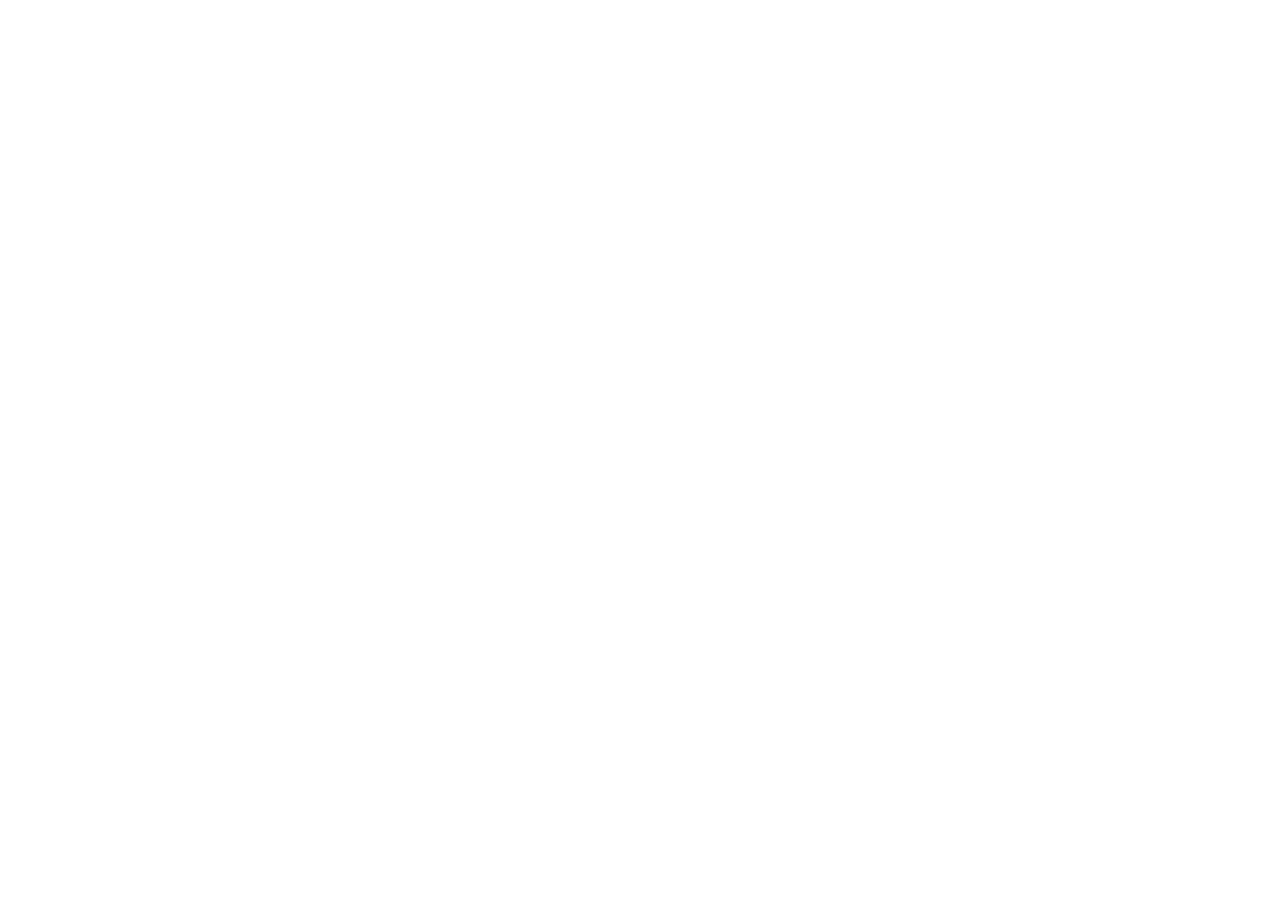
==== 1.html @ 44bccc7d "add responsive design" ====
<!DOCTYPE html>
<html lang="en">
<head>
  <meta charset="UTF-8">
  <meta name="viewport" content="width=device-width, initial-scale=1.0">
  <meta http-equiv="X-UA-Compatible" content="ie=edge">
  <title>Document</title>
</head>
<body>

</body>
</html>
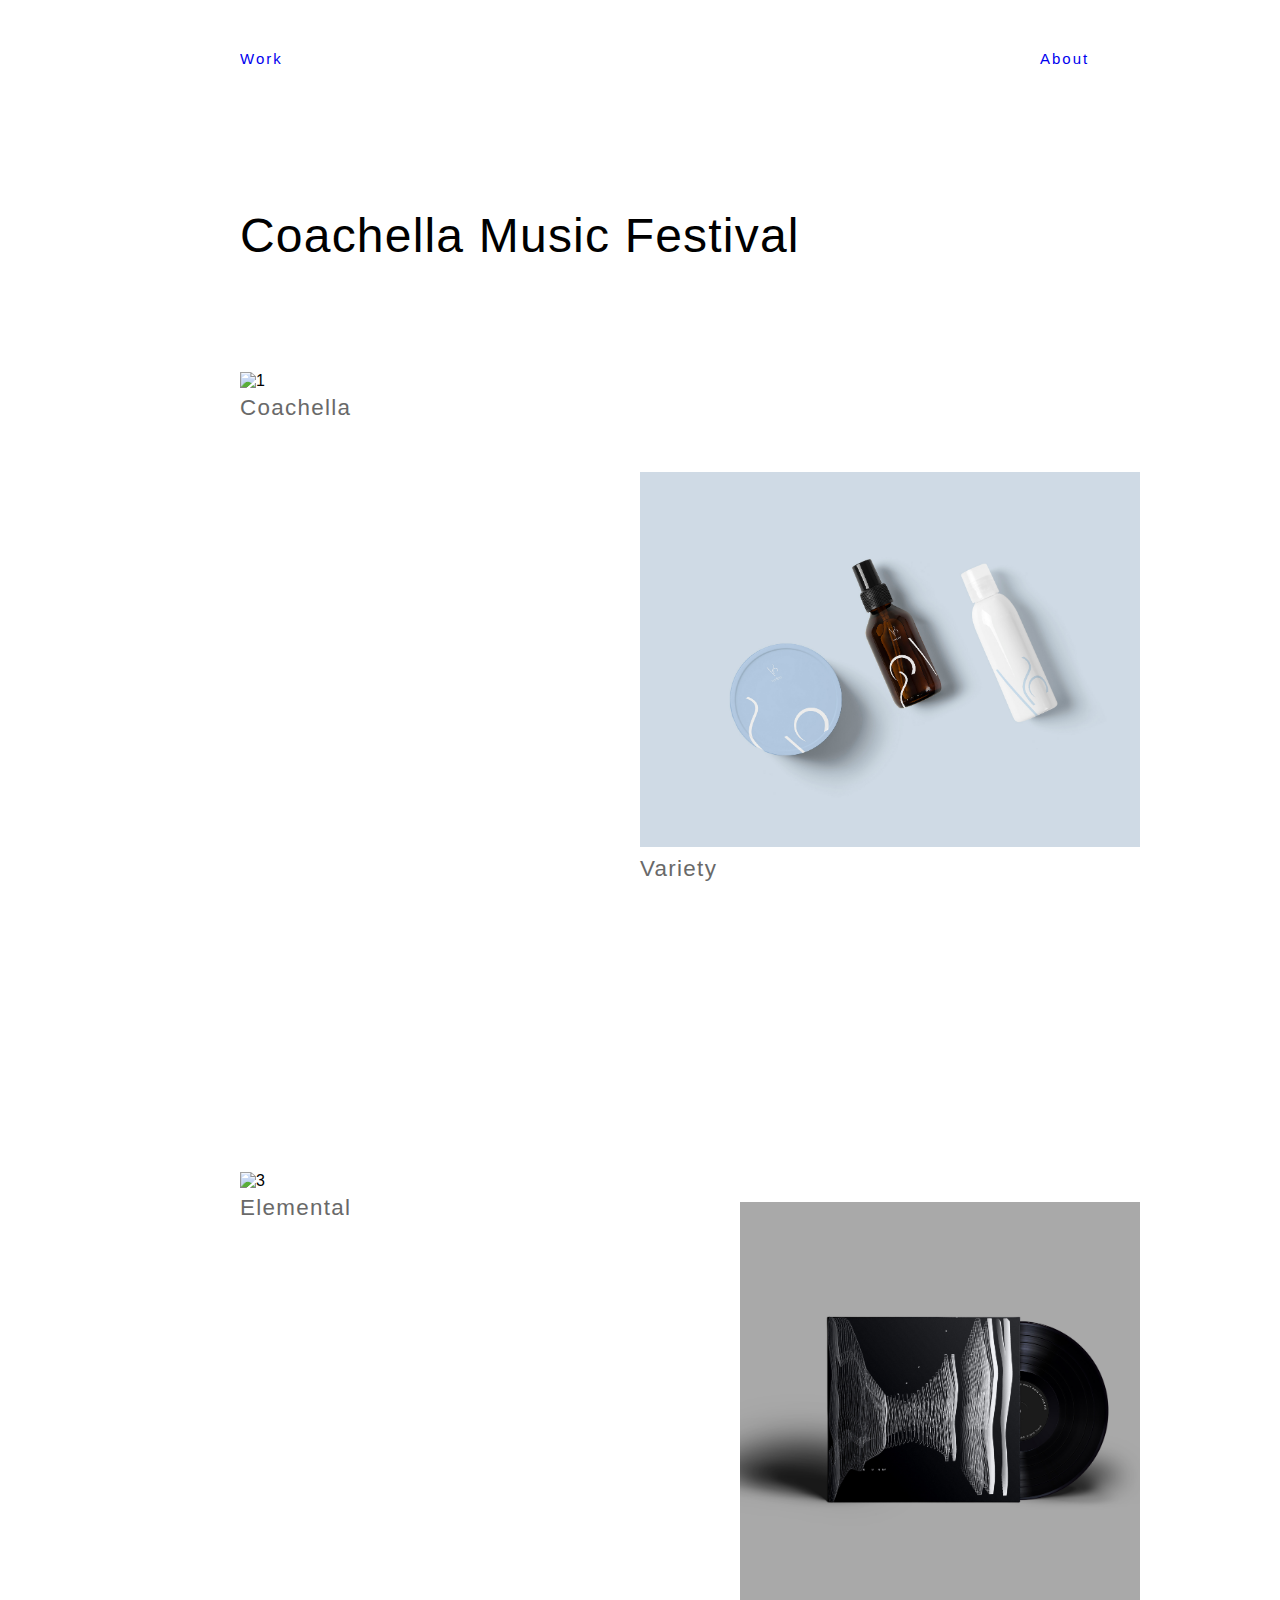
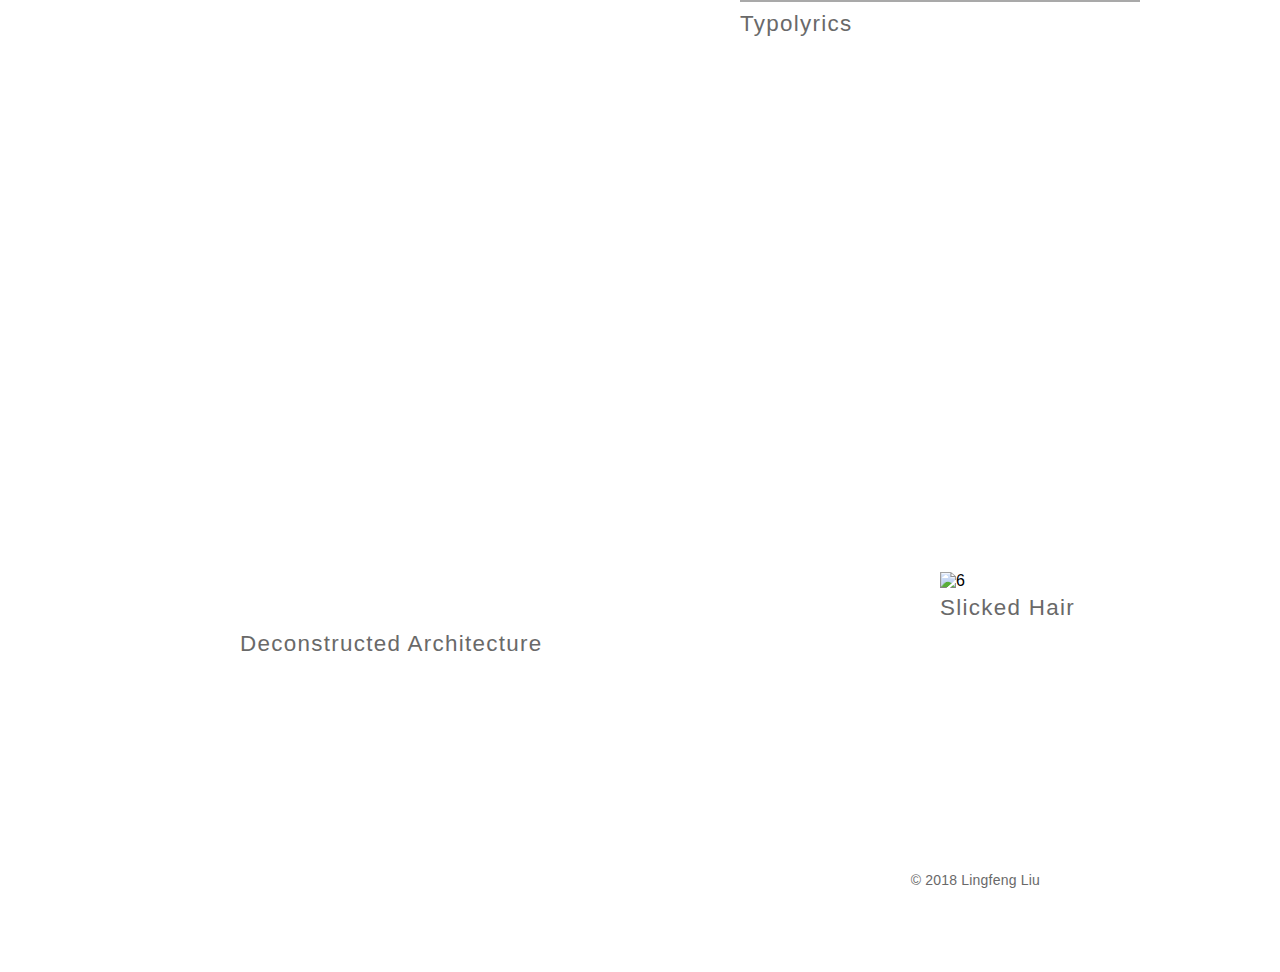
==== commit 573b956c: "add 1.html/1.css & edit about.html" ====
--- a/1.html
+++ b/1.html
@@ -4,9 +4,50 @@
   <meta charset="UTF-8">
   <meta name="viewport" content="width=device-width, initial-scale=1.0">
   <meta http-equiv="X-UA-Compatible" content="ie=edge">
-  <title>Document</title>
+  <link rel="stylesheet" href="css/1.css">
+  <link href="https://fonts.googleapis.com/css?family=Amiri:400,400i,700,Hind:300,500,700&amp;subset=latin-ext" rel="stylesheet">
+ <link rel="stylesheet" href="https://use.fontawesome.com/releases/v5.1.1/css/all.css" integrity="sha384-O8whS3fhG2OnA5Kas0Y9l3cfpmYjapjI0E4theH4iuMD+pLhbf6JI0jIMfYcK3yZ" crossorigin="anonymous">
+<title>Coachella Music Festival Rebrand</title>
 </head>
 <body>
-
+  <nav>
+     <ul id="navbar">
+       <li class="flex-item"><a href="index.html">Work</a></li>
+       <li class="flex-item" ><a href="about.html">About</a></li>
+     </ul>
+  </nav>
+  <main>
+    <p>Coachella Music Festival</p>
+    <div class="container-1 music">
+      <img class="size1" src="img/all2(1).jpg" alt="1">
+      <a href="1.html"><h1>Coachella</h1></a>
+    </div>
+    <div class="container-1 variety">
+      <img class="size2" src="img/variety.jpg" alt="2">
+      <a href="1.html"><h1>Variety</h1></a>
+    </div>
+    <div class="container-1 branding">
+      <img class="size3" src="img/3.jpg" alt="3">
+      <a href="1.html"><h1>Elemental</h1></a>
+    </div>
+    <div class="container-1 typolyrics">
+      <img class="size4" src="img/2.jpg" alt="4">
+      <a href="1.html"><h1>Typolyrics</h1></a>
+    </div>
+    <div class="container-1 arch">
+      <video muted autoplay="autoplay" loop>
+          <source class="size5" src="img/trailor.mp4" type="video/mp4"/>
+      </video>
+      <a href="1.html"><h1>Deconstructed Architecture</h1></a>
+    </div>
+    <div class="container-1 hair">
+      <img class="size6" src="img/hair.JPG" alt="6">
+      <a href="1.html"><h1>Slicked Hair</h1></a>
+    </div>
+  </main>
+  <footer>
+      <i class="fas fa-chevron-up"></i>
+    <h2>&copy 2018 Lingfeng Liu</h2>
+  </footer>
 </body>
 </html>
--- a/css/1.css
+++ b/css/1.css
@@ -0,0 +1,292 @@
+* {
+  margin: 0;
+  padding: 0;
+  width: 100%;
+  /* overflow-x:hidden;  */
+}
+
+body {
+  font-family: 'Muli', sans-serif;
+  margin: auto;
+  height:2000px;
+  width: 1200px;
+ }
+  @media (max-width: 1280px) {
+    body {
+      width: 800px; } }
+  @media (max-width: 800px) {
+    body {
+      width: auto; } }
+
+/* header,
+nav,
+main,
+footer {
+  border: 1px solid #000; } */
+
+#navbar {
+    display: flex;
+    justify-content: space-between; }
+
+  .flex-item {
+    width: 100px;
+    height: 20px;
+    list-style: none;
+    font-family: 'Hind', sans-serif;;
+    font-size: 15px;
+    font-weight: lighter;
+    letter-spacing: 2px;
+    color: #696969;
+    padding-top:50px;
+  }
+
+nav {
+  /* margin-top: 50px; */
+  padding-bottom: 40px;
+  width: 1200px;
+  position: fixed;
+  background-color: white;
+  z-index: 9;
+  /* display: block; */
+  }
+  @media (max-width:1280px) {
+    nav{
+      width:900px;
+  }
+  @media (max-width:880px) {
+     nav{
+       width:100%;
+    }
+  }
+}
+
+p{
+  text-align: left;
+  /* border: 1px solid red; */
+  width: 1200px;
+  position: relative;
+  top:200px;
+  font-size: 3rem;
+  letter-spacing: 1.2px;
+  font-weight: lighter;
+  line-height: 1.5;
+  font-family: 'Hind', sans-serif;
+}
+@media (max-width:1280px) {
+  p{
+    width:900px;
+}
+@media (max-width:800px) {
+   p{
+     width:100%;
+  }
+}
+}
+
+span{
+  font-family: 'Amiri', serif;
+  font-weight: normal;
+  font-size: 30px;
+}
+
+h1{
+  padding-top: 5px;
+  font-size: 1.4rem;
+  letter-spacing: 1.3px;
+  line-height: 1.2;
+  font-weight: lighter;
+  font-family: 'Hind', sans-serif;
+  color: #696969;
+  text-decoration:none;
+}
+
+main div{
+  float: left;
+}
+
+
+.container-1{
+  margin-top: 300px;
+  width: 400px;
+  height:500px;
+}
+
+.size1{
+    width:300px;
+    height:225px;
+}
+@media (max-width:800px) {
+   .size1{
+    width:100%;
+    height:100%;
+}
+}
+.size2{
+    width: 500px;;
+}
+@media (max-width:800px) {
+   .size2{
+    width:100%;
+    height:100%;
+}
+}
+
+.size3{
+    width: 200px;
+    margin: auto;
+}
+  @media (max-width:1280px) {
+    .size3{
+      width:400px;
+  }
+  @media (max-width:880px) {
+    .size3{
+      width:100%;
+  }
+}
+}
+
+.size4{
+    margin: auto;
+}
+
+.size5{
+    margin: auto;
+}
+
+.size6{
+    margin: auto;
+}
+
+.music{}
+  @media (max-width:800px) {
+     .music{
+      width:100%;
+      height:100%;
+  }
+}
+
+.variety{
+    position: relative;
+    top:100px;
+}
+@media (max-width:800px) {
+   .variety{
+    width:100%;
+    height:100%;
+    position: relative;
+    top:-200px;
+}
+}
+
+.branding {
+    position: relative;
+    left: 200px;
+    top: 200px;
+}
+  @media (max-width:1280px) {
+    .branding{
+      position: relative;
+      left: 0;
+      top: 0;
+    }
+  @media (max-width:800px) {
+     .branding{
+       width:100%;
+       height:100%;
+       position: relative;
+       top:-450px;
+    }
+    }
+}
+.typolyrics{
+    width: 200px;
+    height:200px;
+}
+  @media (max-width:1280px){
+    .typolyrics{
+      position: relative;
+      left:100px;
+      top:30px;
+      width: 400px;
+  }
+  @media (max-width:800px) {
+     .typolyrics{
+       width:100%;
+       height:100%;
+       position: relative;
+       top:-650px;
+       left:0px;
+    }
+    }
+}
+
+.arch{
+    position: relative;
+    top:100px;
+    left:100px;
+    width:600px;
+}
+  @media (max-width:1280px){
+    .arch{
+      position: relative;
+      left:0px;
+      width: 600px;
+  }
+  @media (max-width:800px) {
+     .arch{
+       width:100%;
+       height:100%;
+       position: relative;
+       top:-850px;
+    }
+    }
+}
+
+.hair{
+    position: relative;
+    top:200px;
+    left:200px;
+    width: 200px;
+    height: 266px;
+}
+  @media (max-width:1280px){
+    .hair{
+      position: relative;
+      left:100px;
+      width: 200px;
+  }
+  @media (max-width:800px) {
+     .hair{
+       width:100%;
+       height:100%;
+       position: relative;
+       top:-1050px;
+       left:0px;
+    }
+    }
+}
+
+a {
+  text-decoration: none;
+}
+
+h2{
+  text-align: right;
+  padding-bottom: 50px;
+  display: block;
+  position: relative;
+  top:1100px;
+  font-family: 'Hind', sans-serif;
+  font-weight: normal;
+  color: #696969;
+  font-size: 14px;
+  letter-spacing: 0.2px;
+}
+
+.fa-chevron-up{
+   position: fixed;
+   bottom:50px;
+   left: 120px;
+   color: #696969;
+  }
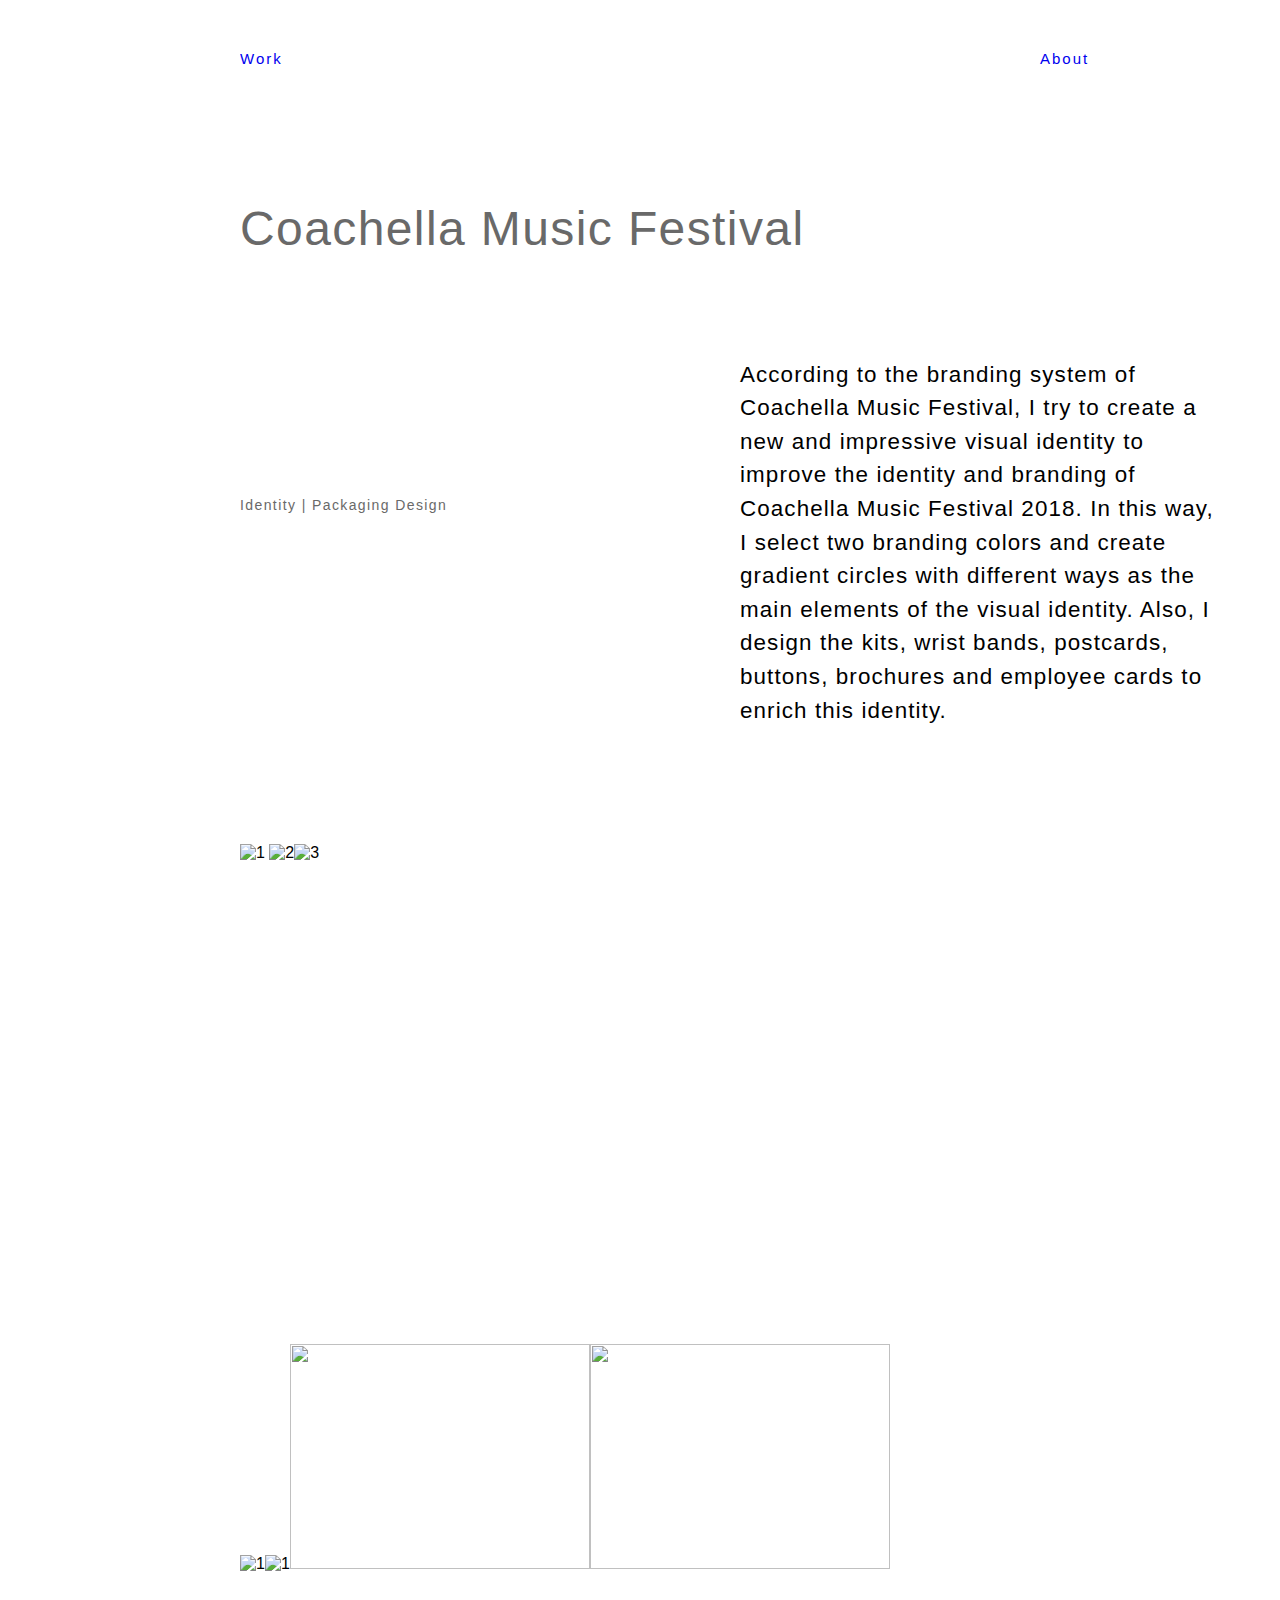
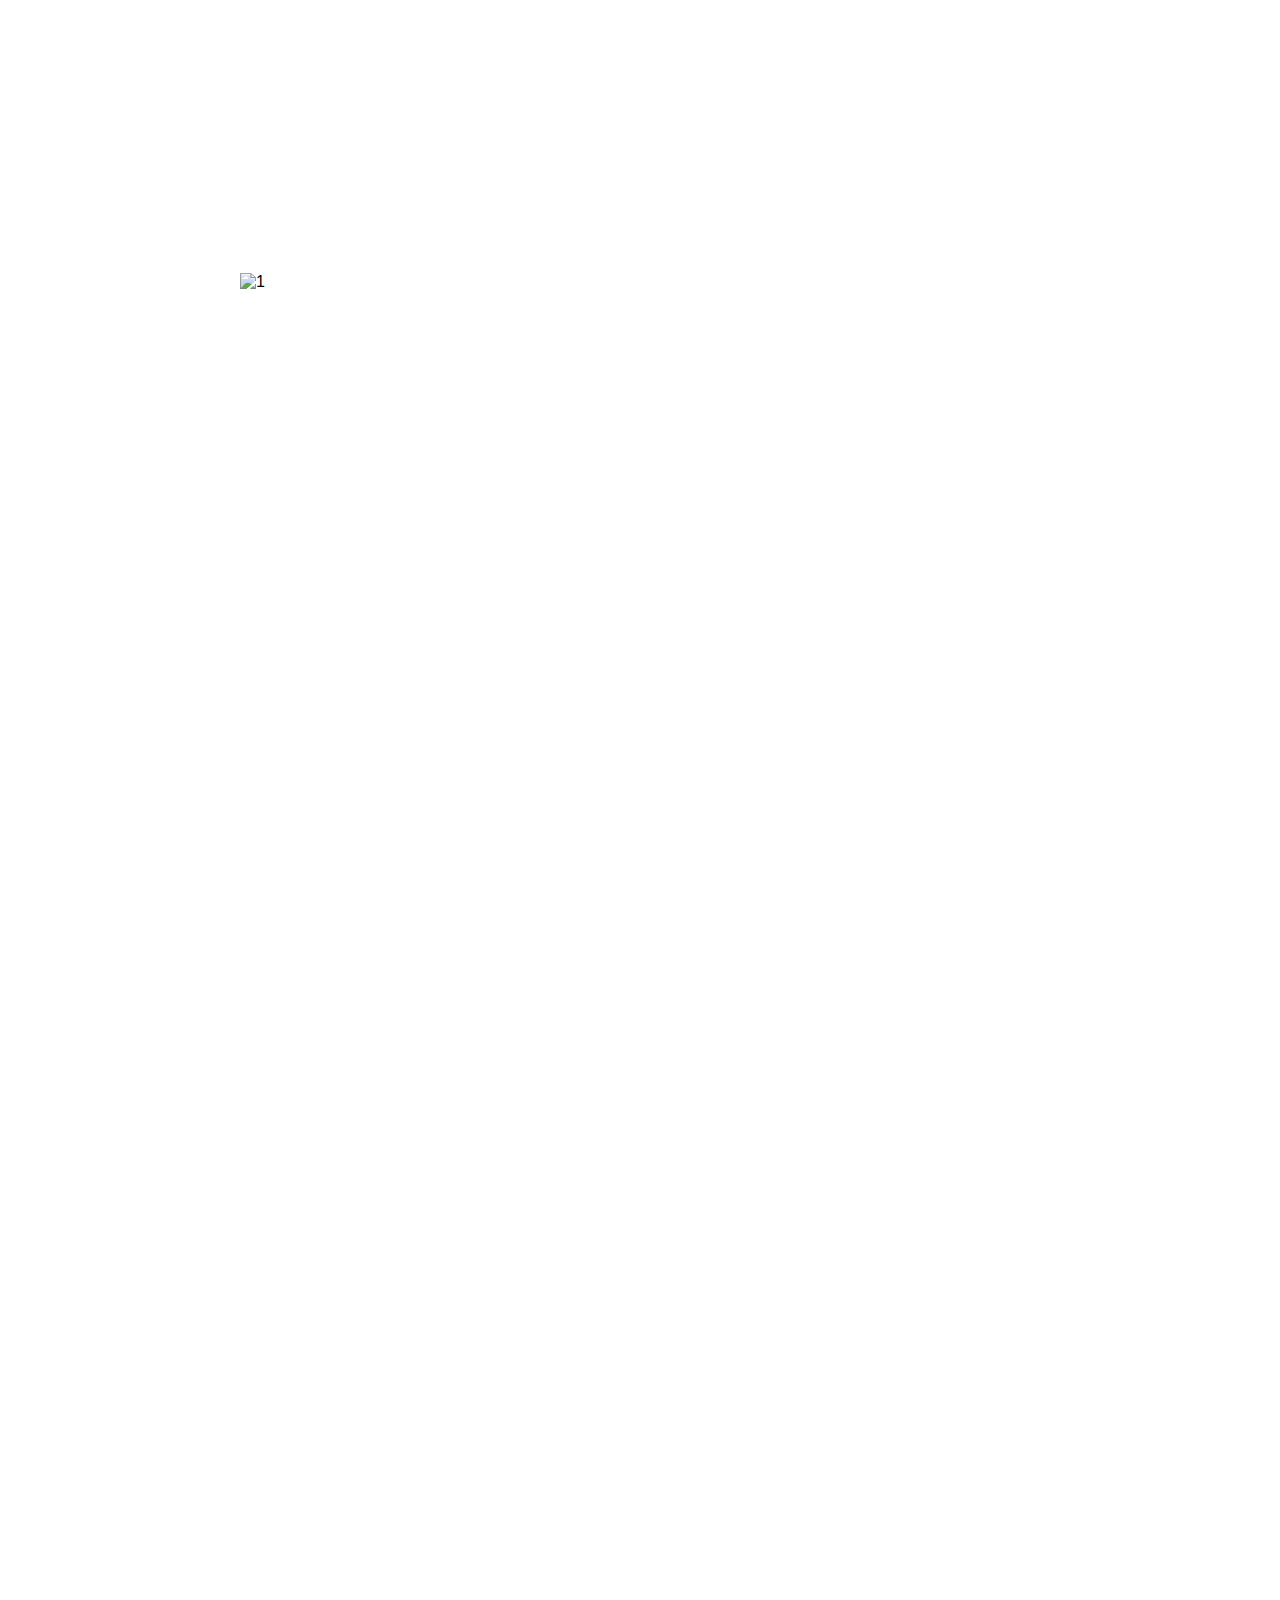
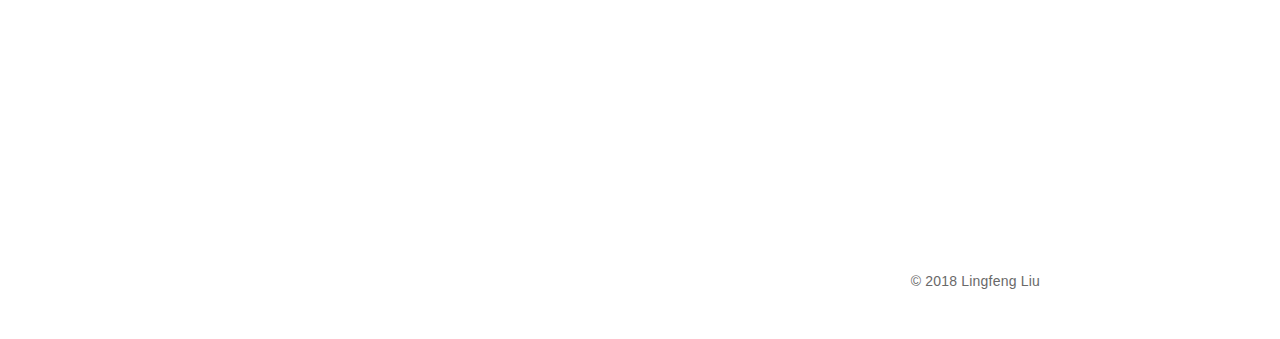
==== commit cbd25336: "add imges in 1.html & edit css" ====
--- a/1.html
+++ b/1.html
@@ -16,38 +16,28 @@
        <li class="flex-item" ><a href="about.html">About</a></li>
      </ul>
   </nav>
-  <main>
-    <p>Coachella Music Festival</p>
-    <div class="container-1 music">
+  <main id="back">
+    <div>
+    <h1>Coachella Music Festival</h1>
+    <p>According to the branding system of Coachella Music Festival, I try to create a new and impressive visual identity to improve the identity and branding of Coachella Music Festival 2018. In this way, I select two branding colors and create gradient circles with different ways as the main elements of the visual identity. Also, I design the kits, wrist bands, postcards, buttons, brochures and employee cards to enrich this identity.</p>
+    <h2>Identity | Packaging Design</h2>
+  </div>
+
+    <div class="container-1 image">
       <img class="size1" src="img/all2(1).jpg" alt="1">
-      <a href="1.html"><h1>Coachella</h1></a>
-    </div>
-    <div class="container-1 variety">
-      <img class="size2" src="img/variety.jpg" alt="2">
-      <a href="1.html"><h1>Variety</h1></a>
-    </div>
-    <div class="container-1 branding">
-      <img class="size3" src="img/3.jpg" alt="3">
-      <a href="1.html"><h1>Elemental</h1></a>
-    </div>
-    <div class="container-1 typolyrics">
-      <img class="size4" src="img/2.jpg" alt="4">
-      <a href="1.html"><h1>Typolyrics</h1></a>
-    </div>
-    <div class="container-1 arch">
-      <video muted autoplay="autoplay" loop>
-          <source class="size5" src="img/trailor.mp4" type="video/mp4"/>
-      </video>
-      <a href="1.html"><h1>Deconstructed Architecture</h1></a>
-    </div>
-    <div class="container-1 hair">
-      <img class="size6" src="img/hair.JPG" alt="6">
-      <a href="1.html"><h1>Slicked Hair</h1></a>
-    </div>
+      <img class="size1" src="img/all1(1).jpg" alt="2"><img class="size1" src="img/box.jpg" alt="3">
+   </div>
+   <div class="container-2 image2">
+      <img class="size1" src="img/cards1.jpg" alt="1"><img class="size1" src="img/cards2.jpg" alt="1"><img class="size1" src="img/cards3.jpg" alt><img class="size1" src="img/cards4.jpg" alt>
+   </div>
+   <div class="container-1 image">
+     <img class="size1" src="img/brochure.jpg" alt="1">
+  </div>
+
   </main>
   <footer>
-      <i class="fas fa-chevron-up"></i>
-    <h2>&copy 2018 Lingfeng Liu</h2>
+    <a href="#back"><i class="fas fa-chevron-up"></i></a>
+    <h3>&copy 2018 Lingfeng Liu</h3>
   </footer>
 </body>
 </html>
--- a/css/1.css
+++ b/css/1.css
@@ -60,14 +60,19 @@
   }
 }
 
+div p{
+  width: 60%;
+  padding-top: 100px;
+  padding-left: 500px;
+}
+
 p{
   text-align: left;
-  /* border: 1px solid red; */
   width: 1200px;
   position: relative;
   top:200px;
-  font-size: 3rem;
-  letter-spacing: 1.2px;
+  font-size: 1.4rem;
+  letter-spacing: 1.1px;
   font-weight: lighter;
   line-height: 1.5;
   font-family: 'Hind', sans-serif;
@@ -83,16 +88,11 @@
 }
 }
 
-span{
-  font-family: 'Amiri', serif;
-  font-weight: normal;
-  font-size: 30px;
-}
-
 h1{
-  padding-top: 5px;
-  font-size: 1.4rem;
-  letter-spacing: 1.3px;
+  position: relative;
+  top:200px;
+  font-size: 3rem;
+  letter-spacing: 1.4px;
   line-height: 1.2;
   font-weight: lighter;
   font-family: 'Hind', sans-serif;
@@ -100,10 +100,30 @@
   text-decoration:none;
 }
 
-main div{
-  float: left;
+h2{
+  position: relative;
+  top:-30px;
+  font-size: 14px;
+  letter-spacing: 1.4px;
+  line-height: 1.2;
+  font-weight: lighter;
+  font-family: 'Hind', sans-serif;
+  color: #696969;
+  text-decoration:none;
 }
 
+h3{
+  text-align: right;
+  padding-bottom: 50px;
+  display: block;
+  position: relative;
+  top:1100px;
+  font-family: 'Hind', sans-serif;
+  font-weight: normal;
+  color: #696969;
+  font-size: 14px;
+  letter-spacing: 0.2px;
+}
 
 .container-1{
   margin-top: 300px;
@@ -121,42 +141,6 @@
     height:100%;
 }
 }
-.size2{
-    width: 500px;;
-}
-@media (max-width:800px) {
-   .size2{
-    width:100%;
-    height:100%;
-}
-}
-
-.size3{
-    width: 200px;
-    margin: auto;
-}
-  @media (max-width:1280px) {
-    .size3{
-      width:400px;
-  }
-  @media (max-width:880px) {
-    .size3{
-      width:100%;
-  }
-}
-}
-
-.size4{
-    margin: auto;
-}
-
-.size5{
-    margin: auto;
-}
-
-.size6{
-    margin: auto;
-}
 
 .music{}
   @media (max-width:800px) {
@@ -166,122 +150,8 @@
   }
 }
 
-.variety{
-    position: relative;
-    top:100px;
-}
-@media (max-width:800px) {
-   .variety{
-    width:100%;
-    height:100%;
-    position: relative;
-    top:-200px;
-}
-}
-
-.branding {
-    position: relative;
-    left: 200px;
-    top: 200px;
-}
-  @media (max-width:1280px) {
-    .branding{
-      position: relative;
-      left: 0;
-      top: 0;
-    }
-  @media (max-width:800px) {
-     .branding{
-       width:100%;
-       height:100%;
-       position: relative;
-       top:-450px;
-    }
-    }
-}
-.typolyrics{
-    width: 200px;
-    height:200px;
-}
-  @media (max-width:1280px){
-    .typolyrics{
-      position: relative;
-      left:100px;
-      top:30px;
-      width: 400px;
-  }
-  @media (max-width:800px) {
-     .typolyrics{
-       width:100%;
-       height:100%;
-       position: relative;
-       top:-650px;
-       left:0px;
-    }
-    }
-}
-
-.arch{
-    position: relative;
-    top:100px;
-    left:100px;
-    width:600px;
-}
-  @media (max-width:1280px){
-    .arch{
-      position: relative;
-      left:0px;
-      width: 600px;
-  }
-  @media (max-width:800px) {
-     .arch{
-       width:100%;
-       height:100%;
-       position: relative;
-       top:-850px;
-    }
-    }
-}
-
-.hair{
-    position: relative;
-    top:200px;
-    left:200px;
-    width: 200px;
-    height: 266px;
-}
-  @media (max-width:1280px){
-    .hair{
-      position: relative;
-      left:100px;
-      width: 200px;
-  }
-  @media (max-width:800px) {
-     .hair{
-       width:100%;
-       height:100%;
-       position: relative;
-       top:-1050px;
-       left:0px;
-    }
-    }
-}
-
 a {
   text-decoration: none;
-}
-
-h2{
-  text-align: right;
-  padding-bottom: 50px;
-  display: block;
-  position: relative;
-  top:1100px;
-  font-family: 'Hind', sans-serif;
-  font-weight: normal;
-  color: #696969;
-  font-size: 14px;
-  letter-spacing: 0.2px;
 }
 
 .fa-chevron-up{
@@ -289,4 +159,5 @@
    bottom:50px;
    left: 120px;
    color: #696969;
+   z-index: 90;
   }
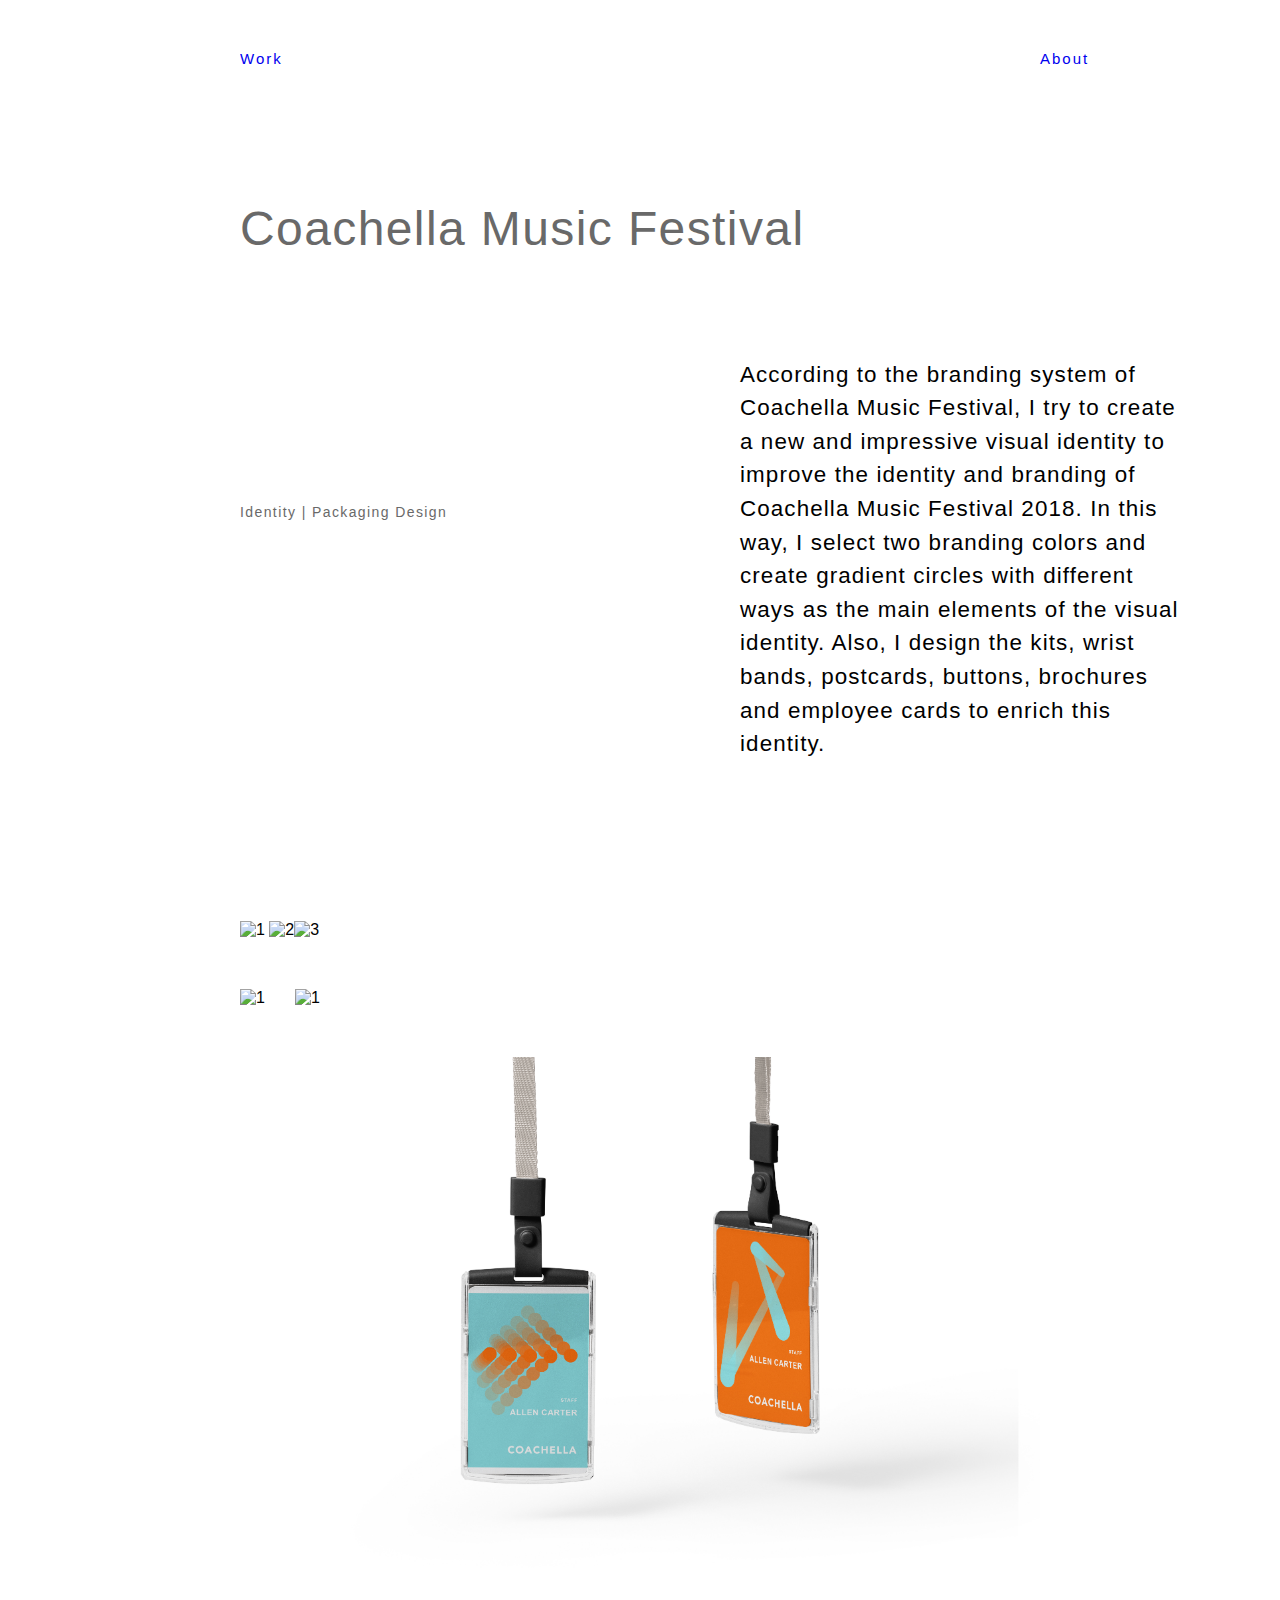
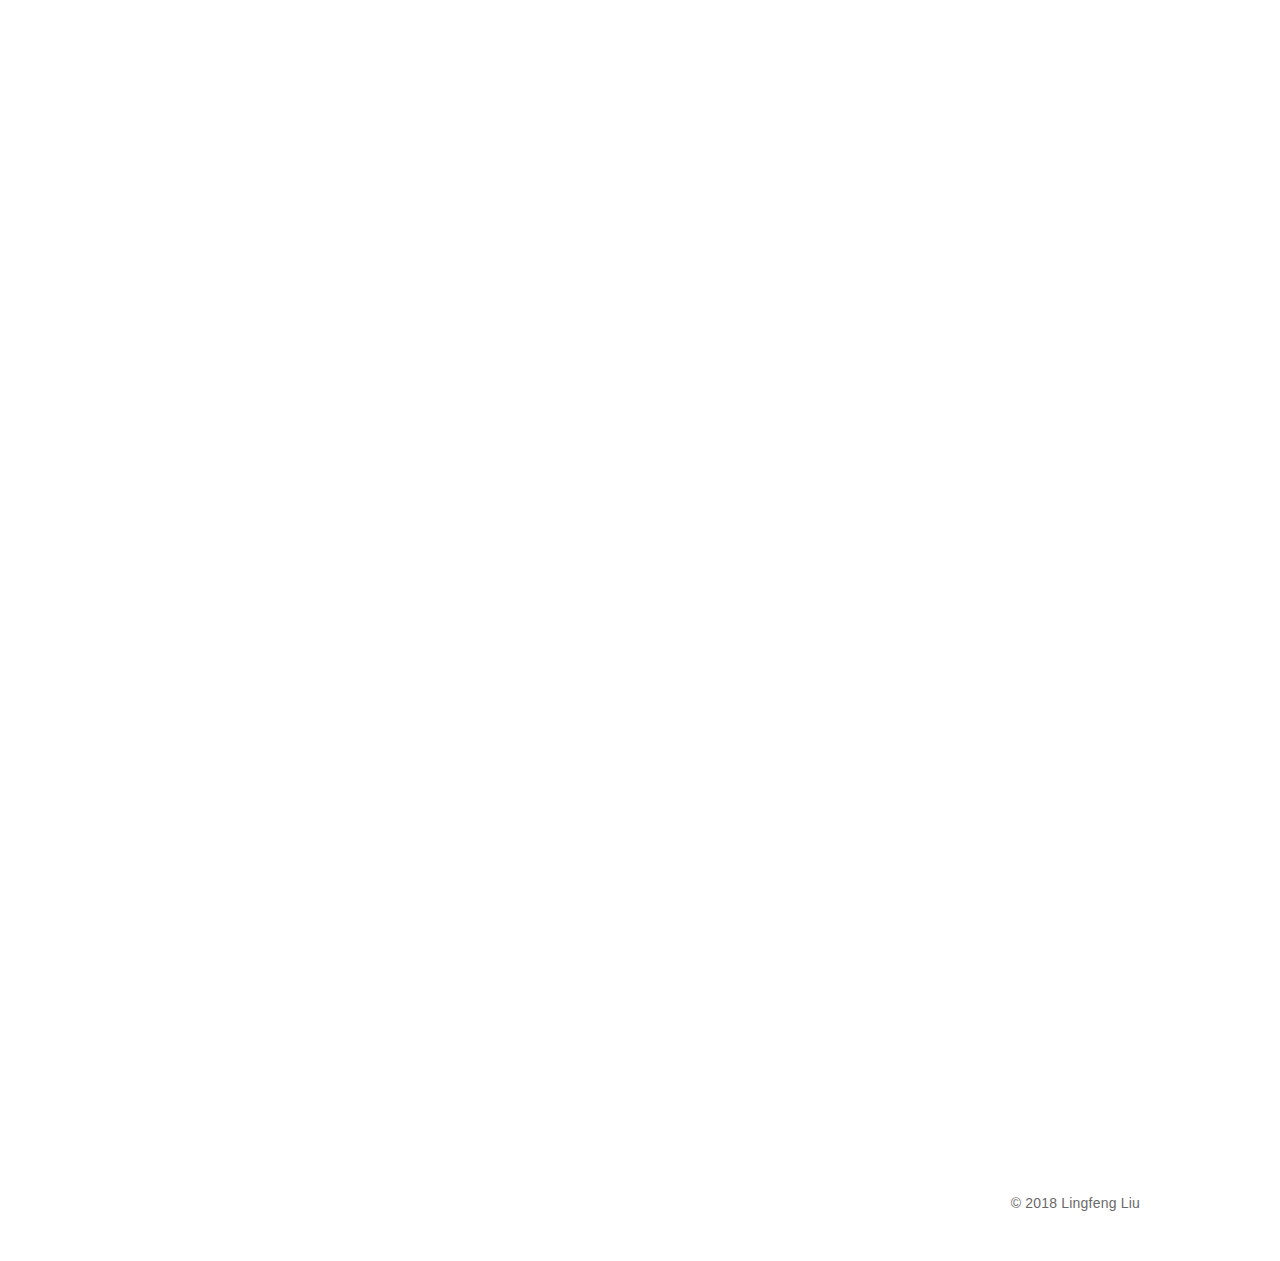
==== commit 36f101a9: "respinsive design" ====
--- a/1.html
+++ b/1.html
@@ -22,16 +22,16 @@
     <p>According to the branding system of Coachella Music Festival, I try to create a new and impressive visual identity to improve the identity and branding of Coachella Music Festival 2018. In this way, I select two branding colors and create gradient circles with different ways as the main elements of the visual identity. Also, I design the kits, wrist bands, postcards, buttons, brochures and employee cards to enrich this identity.</p>
     <h2>Identity | Packaging Design</h2>
   </div>
-
-    <div class="container-1 image">
+  <div class="container-1 image">
       <img class="size1" src="img/all2(1).jpg" alt="1">
       <img class="size1" src="img/all1(1).jpg" alt="2"><img class="size1" src="img/box.jpg" alt="3">
-   </div>
-   <div class="container-2 image2">
-      <img class="size1" src="img/cards1.jpg" alt="1"><img class="size1" src="img/cards2.jpg" alt="1"><img class="size1" src="img/cards3.jpg" alt><img class="size1" src="img/cards4.jpg" alt>
-   </div>
-   <div class="container-1 image">
-     <img class="size1" src="img/brochure.jpg" alt="1">
+  </div>
+  <div class="container-2 image2">
+      <img class="size2" src="img/cards1.jpg" alt="1"><img class="size3" src="img/cards2.jpg" alt="1"><img class="size2" src="img/cards3.jpg" alt><img class="size3" src="img/cards4.jpg" alt>
+  </div>
+  <div class="container-3 image">
+     <img class="size1" src="img/employeescards.jpg" alt="">
+     <img class="size1" src="img/brochure.jpg" alt="">
   </div>
 
   </main>
--- a/css/1.css
+++ b/css/1.css
@@ -55,15 +55,16 @@
   }
   @media (max-width:880px) {
      nav{
-       width:100%;
+       width:90%;
     }
   }
 }
 
 div p{
-  width: 60%;
+  width: 55%;
   padding-top: 100px;
   padding-left: 500px;
+
 }
 
 p{
@@ -83,7 +84,7 @@
 }
 @media (max-width:800px) {
    p{
-     width:100%;
+     width:90%;
   }
 }
 }
@@ -101,8 +102,9 @@
 }
 
 h2{
-  position: relative;
-  top:-30px;
+  /* position: relative;
+  top:-60px; */
+  margin-top: -57px;
   font-size: 14px;
   letter-spacing: 1.4px;
   line-height: 1.2;
@@ -117,7 +119,7 @@
   padding-bottom: 50px;
   display: block;
   position: relative;
-  top:1100px;
+  top:120px;
   font-family: 'Hind', sans-serif;
   font-weight: normal;
   color: #696969;
@@ -125,39 +127,132 @@
   letter-spacing: 0.2px;
 }
 
+@media (max-width:1280px){
+  h3{
+    position: relative;
+    top:1160px;
+    left: 100px;
+}
+@media (max-width:800px) {
+   h3{
+     position: relative;
+     left:-50px;
+     top: 0px;;
+  }
+}
+}
+
 .container-1{
+  float: left;
   margin-top: 300px;
-  width: 400px;
-  height:500px;
+  width: 1200px;
+  /* height:500px; */
+  position: relative;
+  top:100px;
+}
+
+@media (max-width:1280px){
+  .container-1{
+    width: 100%
+}
+@media (max-width:800px) {
+   .container-1{
+    width:100%;
+  }
+}
+}
+
+.container-2{
+  float: left;
+  margin-top: -30px;
+  width: 100%;
+  /* height:500px; */
+  position: relative;
+  top:100px;
+}
+
+.container-3{
+  float: left;
+  margin-top: 50px;
+  width: 1200px;
+  /* height:500px; */
+  position: relative;
+  top:100px;
+}
+
+@media (max-width:1280px){
+  .container-3{
+    position: relative;
+    width: 100%
+}
+@media (max-width:800px) {
+   .container-3{
+    width:100%;
+  }
+}
 }
 
 .size1{
-    width:300px;
-    height:225px;
-}
-@media (max-width:800px) {
+    justify-content: space-between;
+    width:100%;
+    padding-bottom: 50px;
+    /* height:225px; */
+}
+@media (max-width:1280px){
+  .size1{
+    width: 100%
+}
+@media (max-width:880px) {
    .size1{
     width:100%;
     height:100%;
 }
 }
 
-.music{}
-  @media (max-width:800px) {
-     .music{
-      width:100%;
-      height:100%;
-  }
+.size2{
+    width:585px;
+    padding-right: 30px;
+}
+
+@media (max-width:1280px){
+  .size2{
+    width: 100%
+}
+@media (max-width:800px) {
+   .size2{
+     position: relative;
+     left:-50px;
+     top: 0px;;
+  }
+}
+}
+
+.size3{
+    width:585px;
+    padding-top: 30px;
+}
+
+@media (max-width:1280px){
+  .size3{
+    width: 100%
+}
+@media (max-width:800px) {
+   .size3{
+     position: relative;
+     left:-50px;
+     top: 0px;;
+  }
+}
 }
 
 a {
-  text-decoration: none;
+  text-decoration:none;
 }
 
 .fa-chevron-up{
    position: fixed;
-   bottom:50px;
+   bottom:0px;
    left: 120px;
    color: #696969;
-   z-index: 90;
-  }
+   z-index: 99999;
+  }
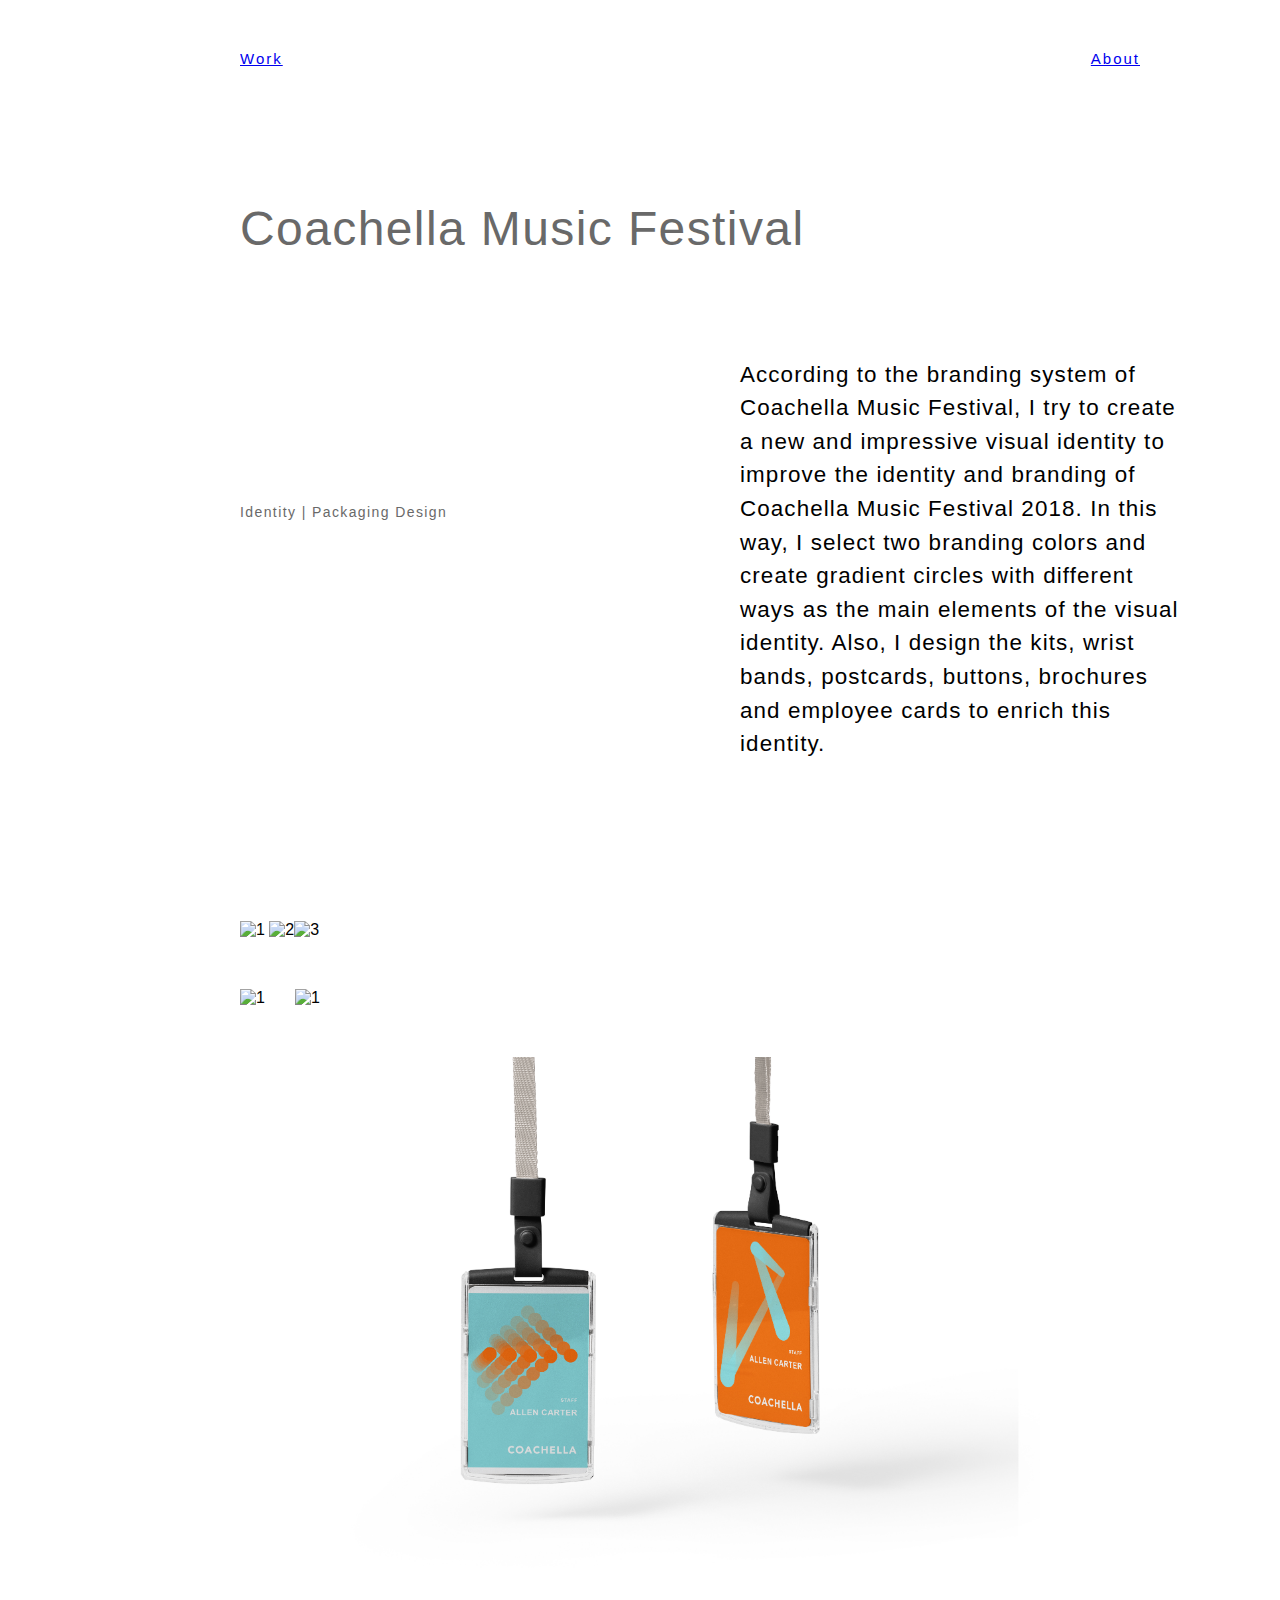
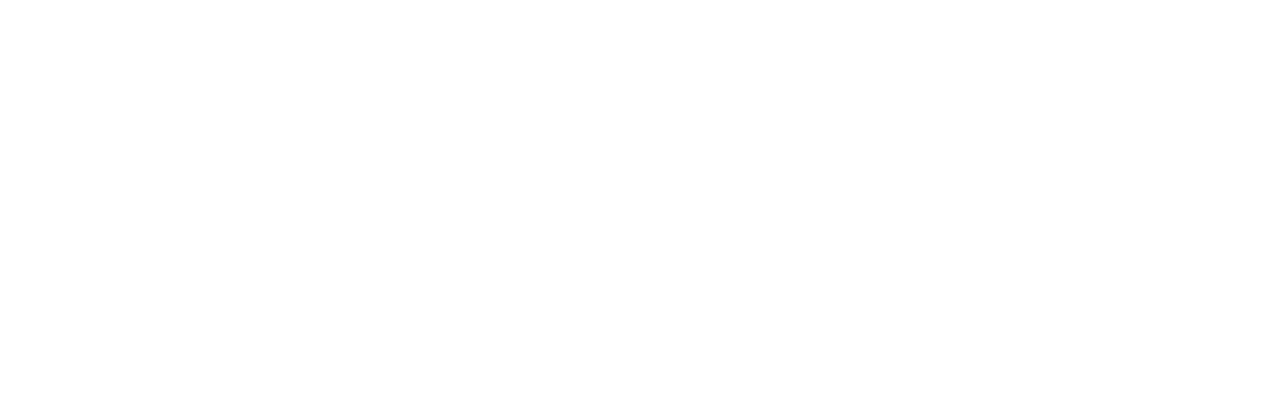
==== commit ad5fe8dd: "new page for branding" ====
--- a/1.html
+++ b/1.html
@@ -13,7 +13,7 @@
   <nav>
      <ul id="navbar">
        <li class="flex-item"><a href="index.html">Work</a></li>
-       <li class="flex-item" ><a href="about.html">About</a></li>
+       <li class="flex-item aboutBtn" ><a href="about.html">About</a></li>
      </ul>
   </nav>
   <main id="back">
@@ -37,7 +37,7 @@
   </main>
   <footer>
     <a href="#back"><i class="fas fa-chevron-up"></i></a>
-    <h3>&copy 2018 Lingfeng Liu</h3>
+    <h3>&copy; 2018 Lingfeng Liu</h3>
   </footer>
 </body>
 </html>
--- a/css/1.css
+++ b/css/1.css
@@ -40,6 +40,10 @@
     padding-top:50px;
   }
 
+  .aboutBtn {
+    text-align: right;
+  }
+
 nav {
   /* margin-top: 50px; */
   padding-bottom: 40px;
@@ -165,7 +169,7 @@
 .container-2{
   float: left;
   margin-top: -30px;
-  width: 100%;
+  /* width: 100%; */
   /* height:500px; */
   position: relative;
   top:100px;
@@ -235,24 +239,25 @@
 @media (max-width:1280px){
   .size3{
     width: 100%
-}
+  }
+}
+
 @media (max-width:800px) {
    .size3{
      position: relative;
      left:-50px;
-     top: 0px;;
-  }
-}
-}
-
-a {
-  text-decoration:none;
-}
-
-.fa-chevron-up{
+     top: 0px;
+  }
+}
+
+footer {
+  position: fixed;
+}
+
+.fa-chevron-up {
+
    position: fixed;
-   bottom:0px;
-   left: 120px;
+   bottom: 50px;
+   left: 40px;
    color: #696969;
-   z-index: 99999;
-  }
+}
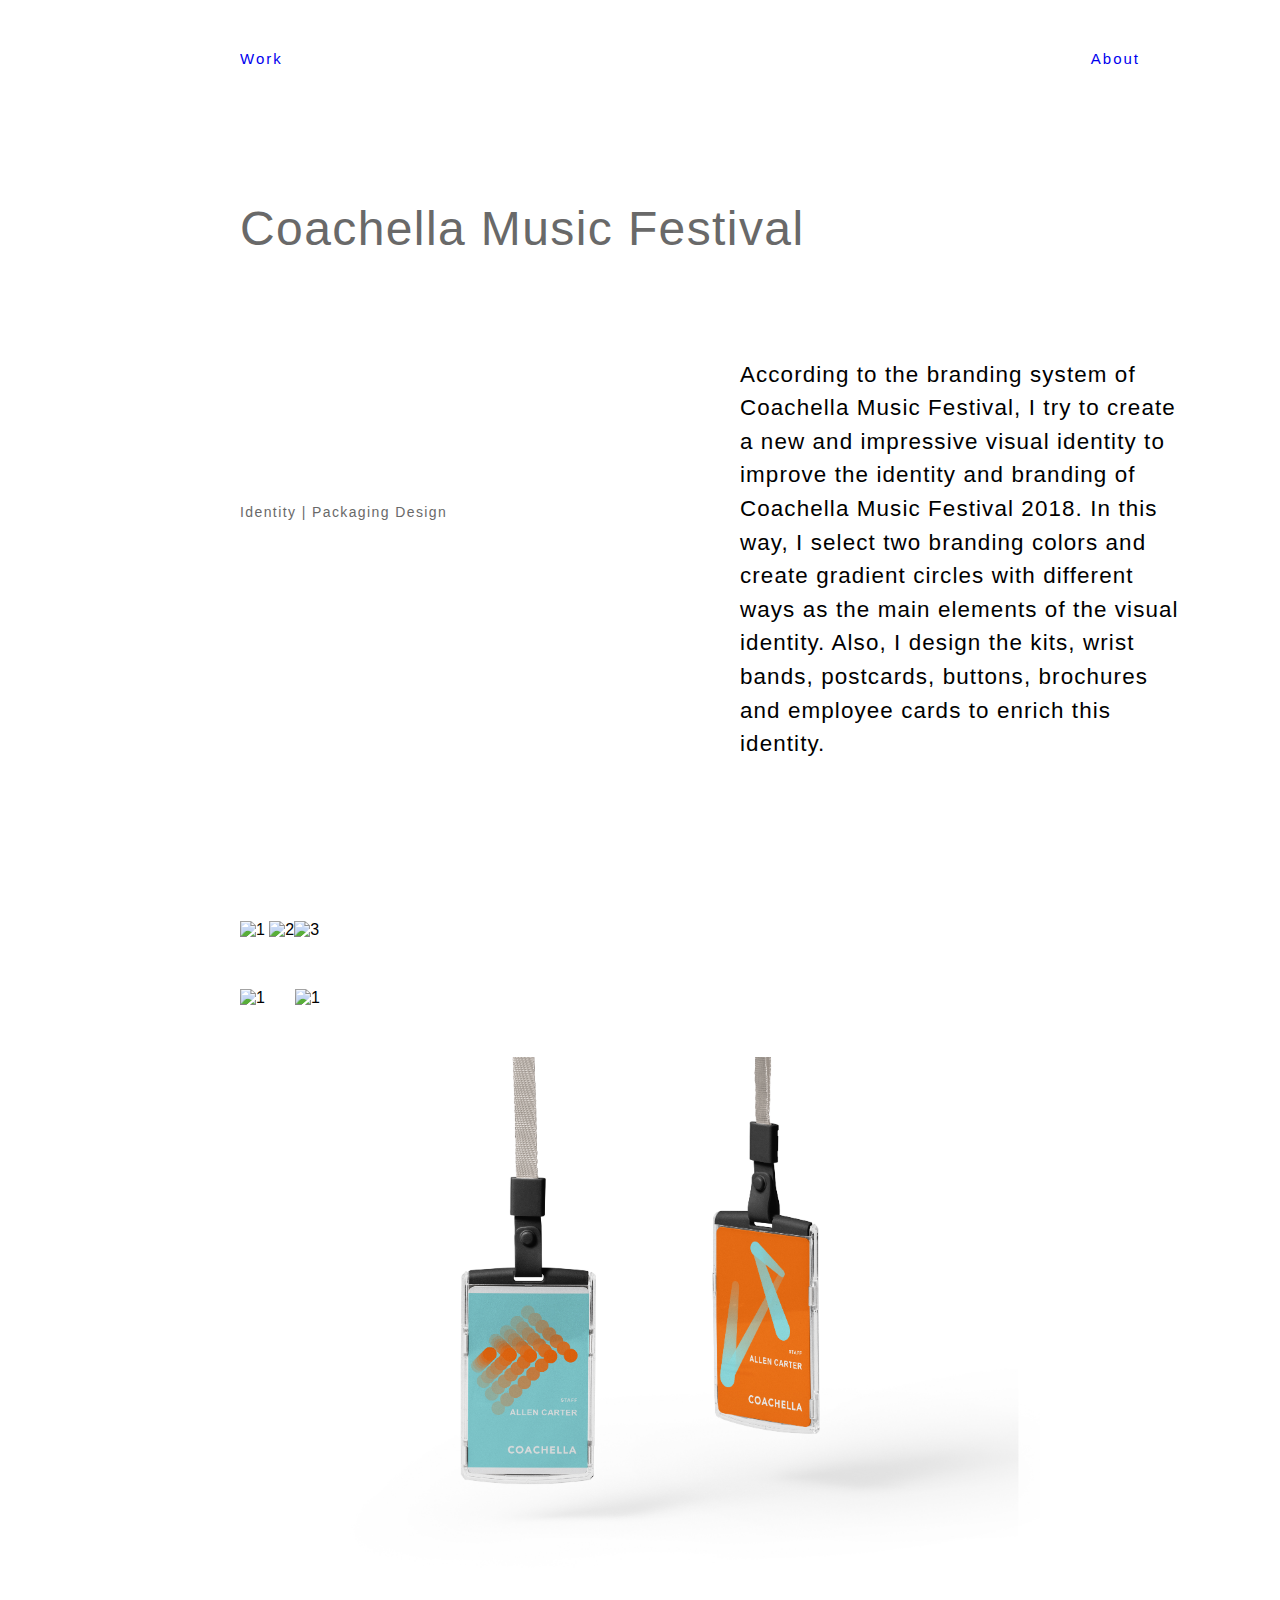
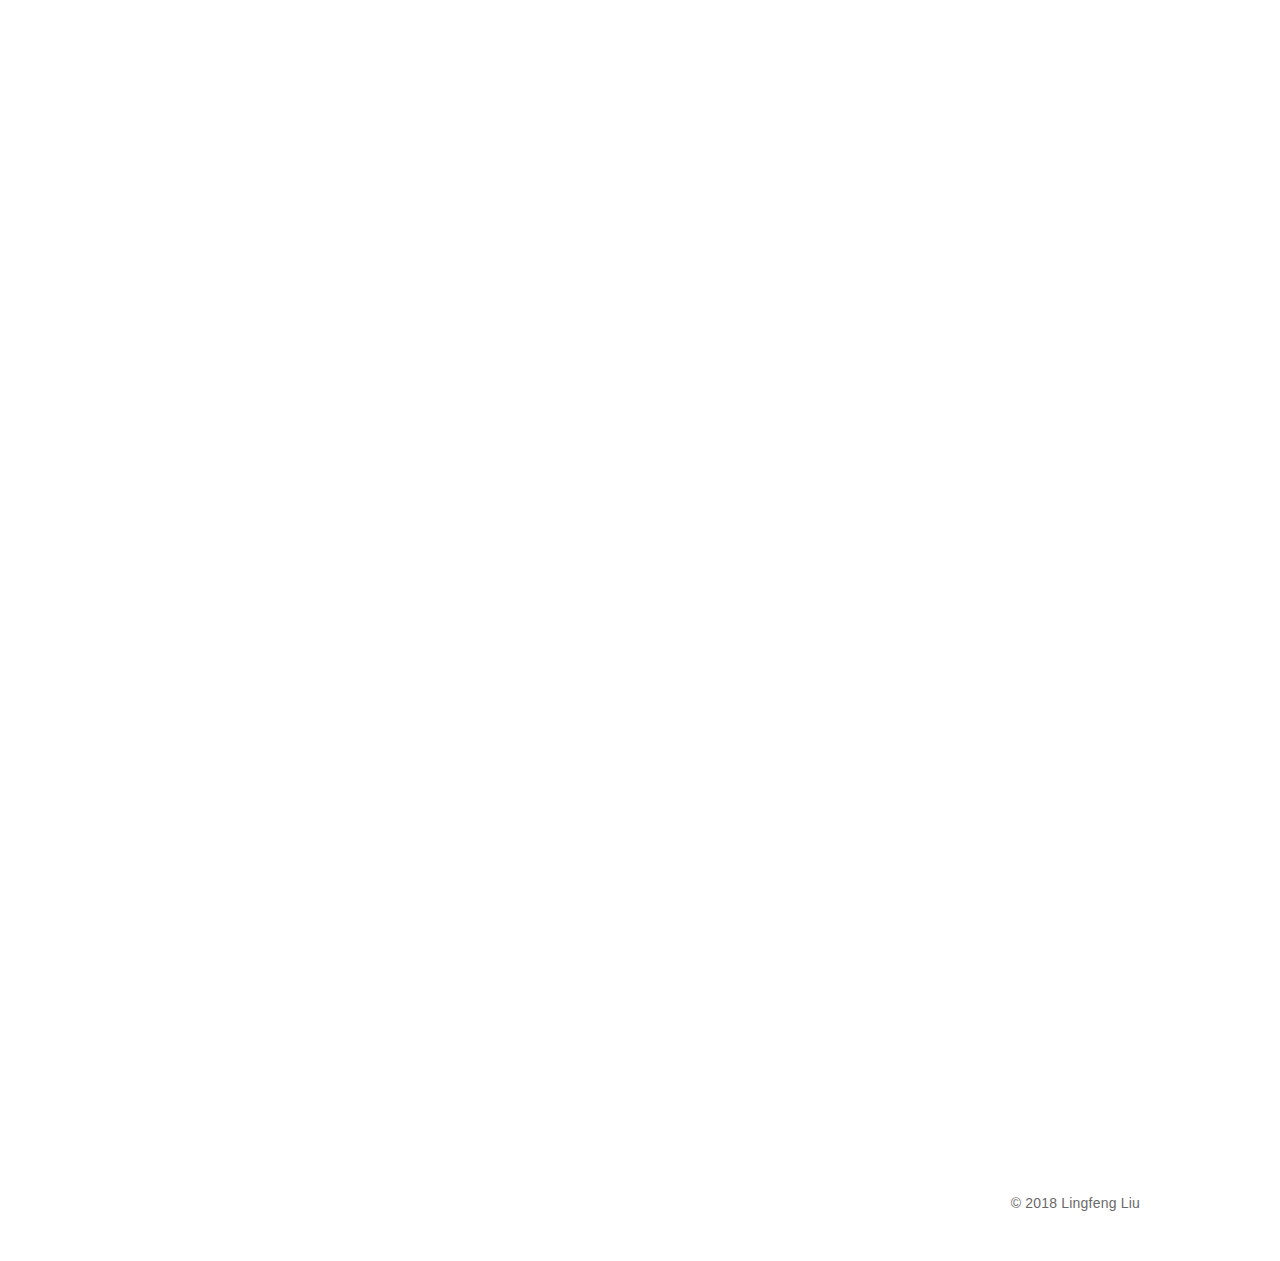
==== commit 5132b839: "effect a" ====
--- a/1.html
+++ b/1.html
@@ -33,7 +33,6 @@
      <img class="size1" src="img/employeescards.jpg" alt="">
      <img class="size1" src="img/brochure.jpg" alt="">
   </div>
-
   </main>
   <footer>
     <a href="#back"><i class="fas fa-chevron-up"></i></a>
--- a/css/1.css
+++ b/css/1.css
@@ -207,7 +207,7 @@
     width: 100%
 }
 @media (max-width:880px) {
-   .size1{
+  .size1{
     width:100%;
     height:100%;
 }
@@ -249,15 +249,20 @@
      top: 0px;
   }
 }
+}
 
 footer {
-  position: fixed;
+  /* position: fixed; */
+}
+
+a{
+  text-decoration: none;
 }
 
 .fa-chevron-up {
-
    position: fixed;
+   color: #696969;
    bottom: 50px;
-   left: 40px;
-   color: #696969;
-}
+   left: 120px;
+   z-index: 90;
+}
